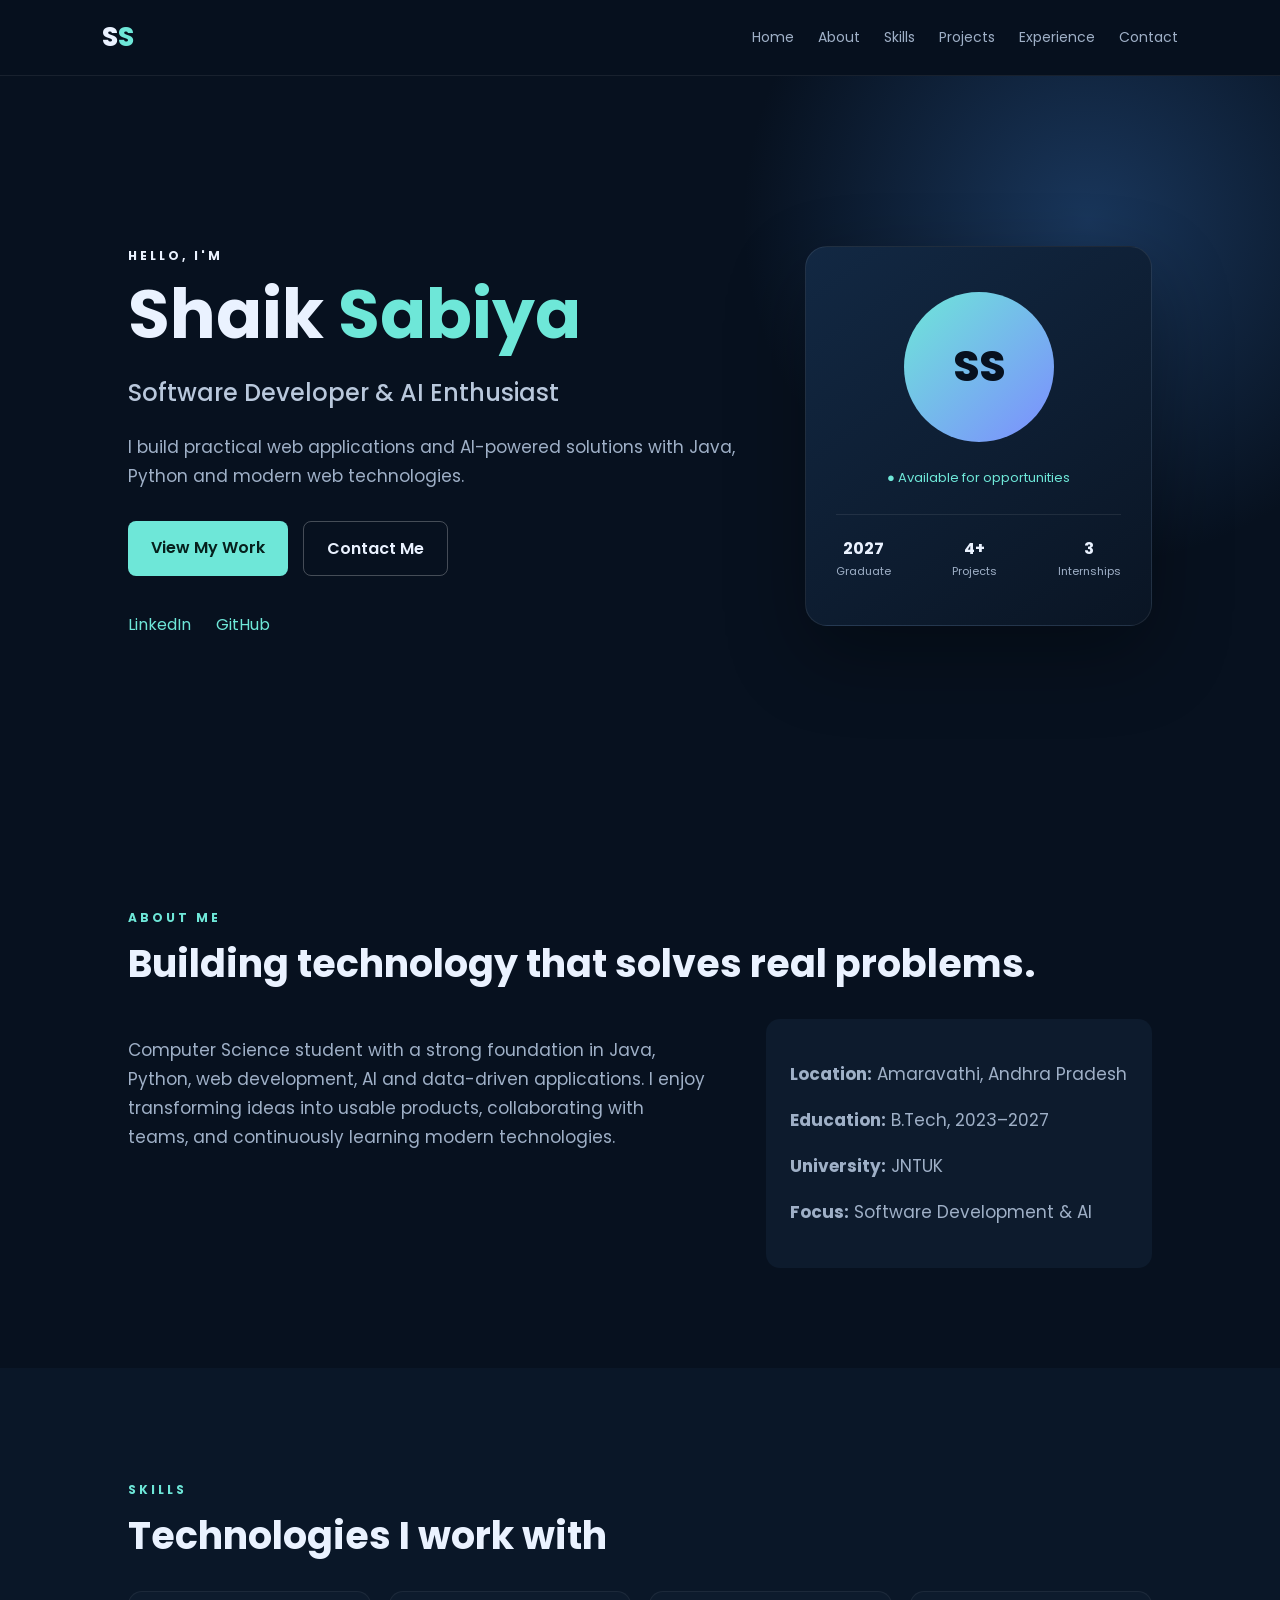
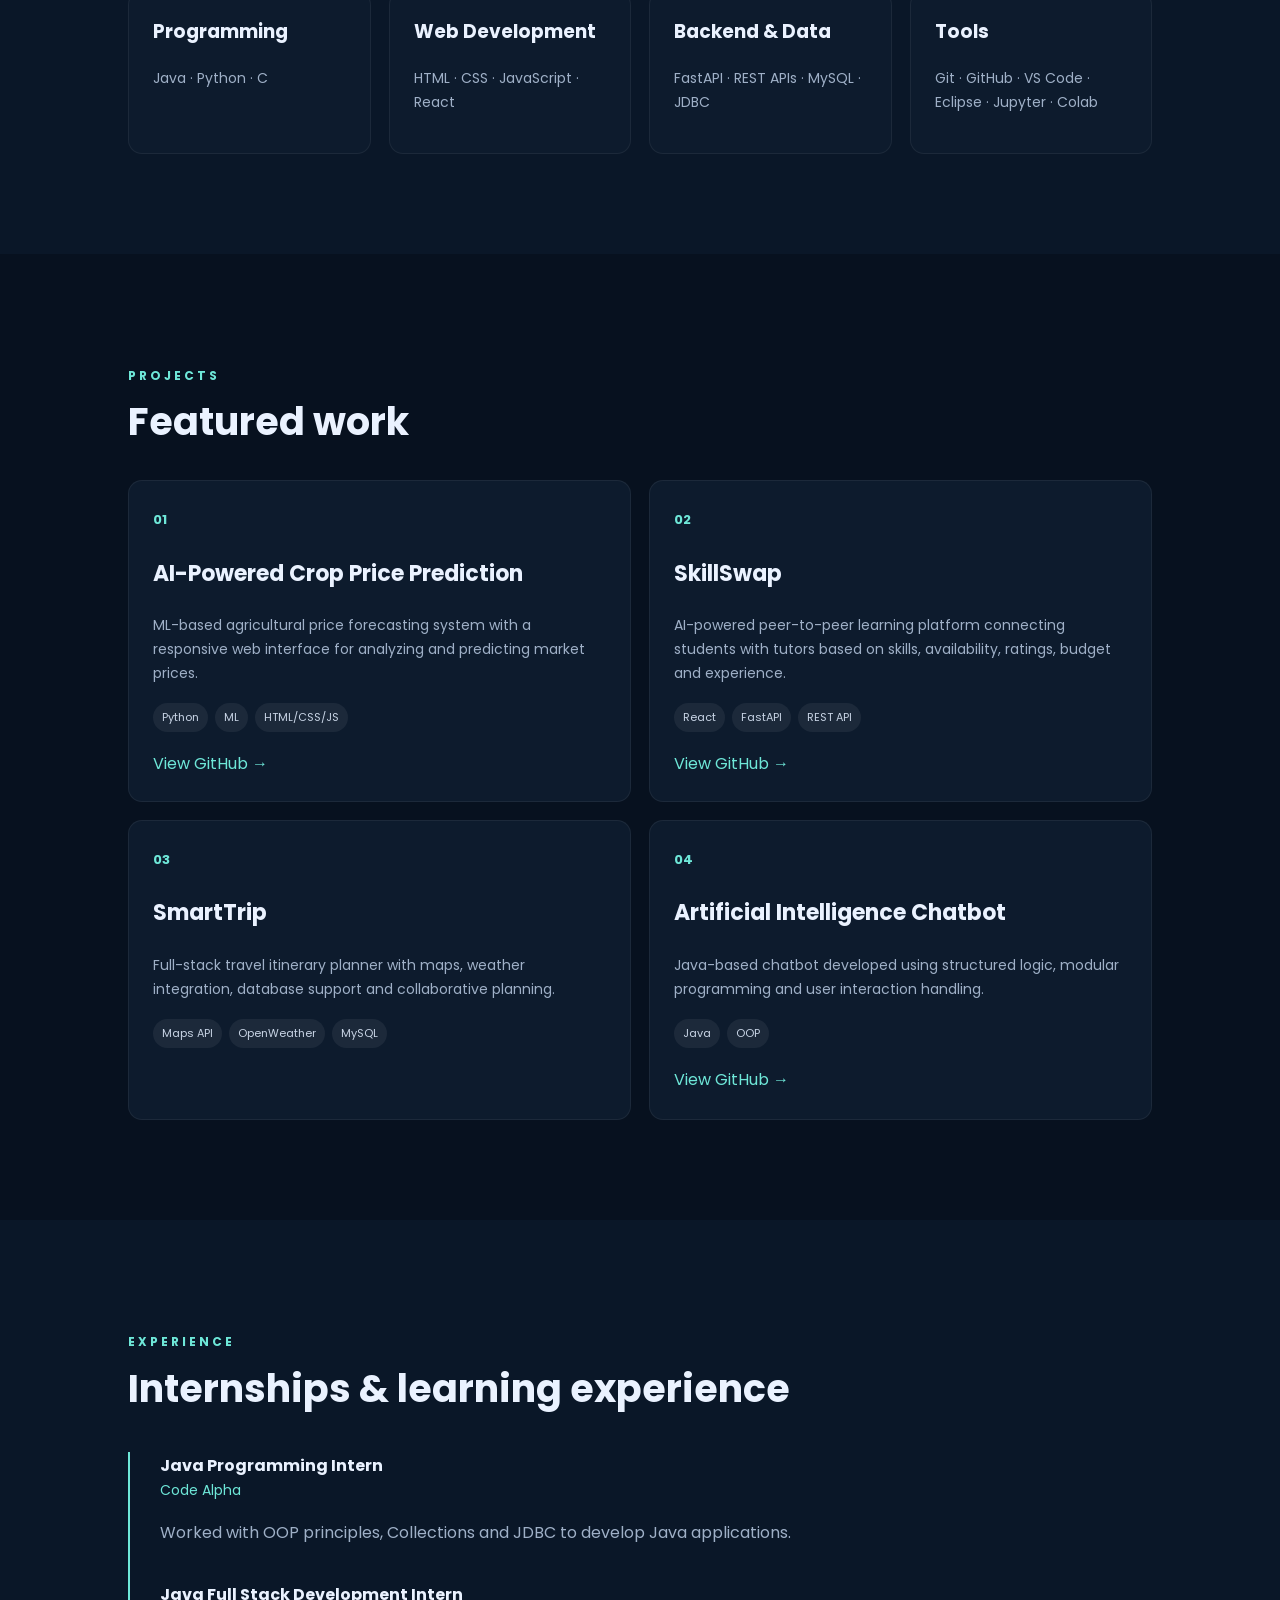
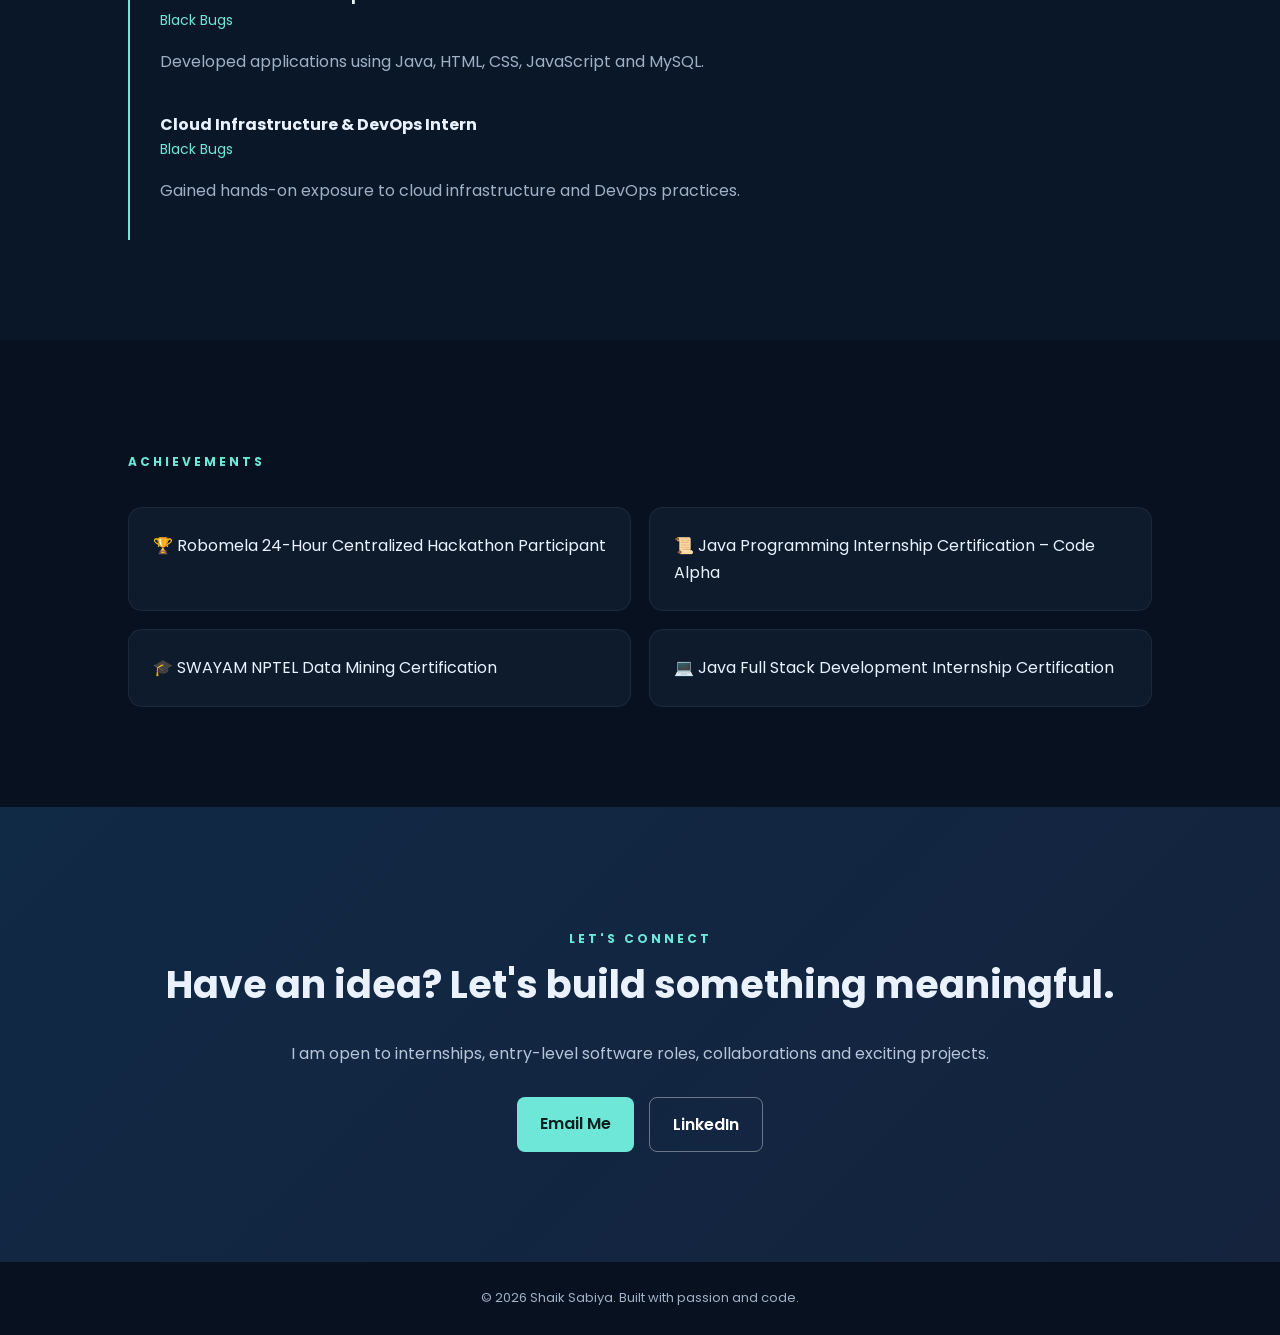
==== sabiya-portfolio/index.html @ 08531787 "Portfolio Website" ====
<!DOCTYPE html><html lang="en"><head><meta charset="UTF-8"><meta name="viewport" content="width=device-width,initial-scale=1.0"><title>Shaik Sabiya | Portfolio</title><link rel="preconnect" href="https://fonts.googleapis.com"><link rel="preconnect" href="https://fonts.gstatic.com" crossorigin><link href="https://fonts.googleapis.com/css2?family=Poppins:wght@300;400;500;600;700;800&display=swap" rel="stylesheet"><link rel="stylesheet" href="style.css"></head><body>
<nav><div class="logo">S<span>S</span></div><div class="links"><a href="#home">Home</a><a href="#about">About</a><a href="#skills">Skills</a><a href="#projects">Projects</a><a href="#experience">Experience</a><a href="#contact">Contact</a></div></nav>
<section id="home" class="hero"><div class="hero-text"><p class="eyebrow">HELLO, I'M</p><h1>Shaik <span>Sabiya</span></h1><h2>Software Developer & AI Enthusiast</h2><p class="intro">I build practical web applications and AI-powered solutions with Java, Python and modern web technologies.</p><div class="buttons"><a class="btn primary" href="#projects">View My Work</a><a class="btn outline" href="mailto:sabiyashaik87712@gmail.com">Contact Me</a></div><div class="social"><a href="https://www.linkedin.com/in/sabiya-shaik-5458a232a" target="_blank">LinkedIn</a><a href="https://github.com/Rasulbi" target="_blank">GitHub</a></div></div><div class="hero-card"><div class="avatar">SS</div><div class="status">● Available for opportunities</div><div class="quick"><div><b>2027</b><span>Graduate</span></div><div><b>4+</b><span>Projects</span></div><div><b>3</b><span>Internships</span></div></div></div></section>
<section id="about" class="section"><p class="tag">ABOUT ME</p><h2>Building technology that solves real problems.</h2><div class="about-grid"><p>Computer Science student with a strong foundation in Java, Python, web development, AI and data-driven applications. I enjoy transforming ideas into usable products, collaborating with teams, and continuously learning modern technologies.</p><div class="info-card"><p><b>Location:</b> Amaravathi, Andhra Pradesh</p><p><b>Education:</b> B.Tech, 2023–2027</p><p><b>University:</b> JNTUK</p><p><b>Focus:</b> Software Development & AI</p></div></div></section>
<section id="skills" class="section alt"><p class="tag">SKILLS</p><h2>Technologies I work with</h2><div class="skill-grid"><div class="skill-card"><h3>Programming</h3><p>Java · Python · C</p></div><div class="skill-card"><h3>Web Development</h3><p>HTML · CSS · JavaScript · React</p></div><div class="skill-card"><h3>Backend & Data</h3><p>FastAPI · REST APIs · MySQL · JDBC</p></div><div class="skill-card"><h3>Tools</h3><p>Git · GitHub · VS Code · Eclipse · Jupyter · Colab</p></div></div></section>
<section id="projects" class="section"><p class="tag">PROJECTS</p><h2>Featured work</h2><div class="project-grid">
<article class="project featured"><span>01</span><h3>AI-Powered Crop Price Prediction</h3><p>ML-based agricultural price forecasting system with a responsive web interface for analyzing and predicting market prices.</p><div class="chips"><i>Python</i><i>ML</i><i>HTML/CSS/JS</i></div><a href="https://github.com/Rasulbi/Ai-prediction" target="_blank">View GitHub →</a></article>
<article class="project"><span>02</span><h3>SkillSwap</h3><p>AI-powered peer-to-peer learning platform connecting students with tutors based on skills, availability, ratings, budget and experience.</p><div class="chips"><i>React</i><i>FastAPI</i><i>REST API</i></div><a href="https://github.com/Rasulbi/Skill-swap/tree/main" target="_blank">View GitHub →</a></article>
<article class="project"><span>03</span><h3>SmartTrip</h3><p>Full-stack travel itinerary planner with maps, weather integration, database support and collaborative planning.</p><div class="chips"><i>Maps API</i><i>OpenWeather</i><i>MySQL</i></div></article>
<article class="project"><span>04</span><h3>Artificial Intelligence Chatbot</h3><p>Java-based chatbot developed using structured logic, modular programming and user interaction handling.</p><div class="chips"><i>Java</i><i>OOP</i></div><a href="https://github.com/Rasulbi/Artificial-Intelligence-Chatbot" target="_blank">View GitHub →</a></article></div></section>
<section id="experience" class="section alt"><p class="tag">EXPERIENCE</p><h2>Internships & learning experience</h2><div class="timeline"><div><b>Java Programming Intern</b><span>Code Alpha</span><p>Worked with OOP principles, Collections and JDBC to develop Java applications.</p></div><div><b>Java Full Stack Development Intern</b><span>Black Bugs</span><p>Developed applications using Java, HTML, CSS, JavaScript and MySQL.</p></div><div><b>Cloud Infrastructure & DevOps Intern</b><span>Black Bugs</span><p>Gained hands-on exposure to cloud infrastructure and DevOps practices.</p></div></div></section>
<section class="section"><p class="tag">ACHIEVEMENTS</p><div class="achievement-grid"><div>🏆 Robomela 24-Hour Centralized Hackathon Participant</div><div>📜 Java Programming Internship Certification – Code Alpha</div><div>🎓 SWAYAM NPTEL Data Mining Certification</div><div>💻 Java Full Stack Development Internship Certification</div></div></section>
<section id="contact" class="contact"><p class="tag">LET'S CONNECT</p><h2>Have an idea? Let's build something meaningful.</h2><p>I am open to internships, entry-level software roles, collaborations and exciting projects.</p><div class="buttons"><a class="btn primary" href="mailto:sabiyashaik87712@gmail.com">Email Me</a><a class="btn outline light" href="https://www.linkedin.com/in/sabiya-shaik-5458a232a" target="_blank">LinkedIn</a></div></section>
<footer>© 2026 Shaik Sabiya. Built with passion and code.</footer><script src="script.js"></script></body></html>
---- sabiya-portfolio/style.css ----
:root{--bg:#07111f;--panel:#0d1b2d;--text:#eaf2ff;--muted:#9fb0c7;--accent:#6ee7d8;--accent2:#7c8cff}*{box-sizing:border-box}html{scroll-behavior:smooth}body{margin:0;font-family:Poppins,sans-serif;background:var(--bg);color:var(--text);line-height:1.7}nav{height:76px;display:flex;align-items:center;justify-content:space-between;padding:0 8%;border-bottom:1px solid #ffffff12;position:sticky;top:0;background:#07111fec;backdrop-filter:blur(12px);z-index:10}.logo{font-size:26px;font-weight:800}.logo span,.tag,h1 span{color:var(--accent)}.links{display:flex;gap:24px}.links a{color:var(--muted);text-decoration:none;font-size:14px}.links a:hover{color:white}.hero{min-height:720px;padding:100px 10%;display:grid;grid-template-columns:1.4fr .8fr;gap:70px;align-items:center;background:radial-gradient(circle at 85% 20%,#19365b 0,transparent 28%)}.eyebrow,.tag{letter-spacing:3px;font-size:12px;font-weight:700}.hero h1{font-size:68px;line-height:1.1;margin:10px 0}.hero h2{font-size:24px;font-weight:500;color:#b9c8dc}.intro{max-width:650px;color:var(--muted);font-size:17px}.buttons{display:flex;gap:15px;flex-wrap:wrap;margin-top:30px}.btn{padding:13px 23px;border-radius:8px;text-decoration:none;font-weight:600}.primary{background:var(--accent);color:#06201d}.outline{border:1px solid #ffffff40;color:var(--text)}.social{display:flex;gap:25px;margin-top:35px}.social a{color:var(--accent);text-decoration:none}.hero-card{background:linear-gradient(145deg,#122843,#0a1524);padding:45px 30px;border:1px solid #ffffff15;border-radius:22px;text-align:center;box-shadow:0 30px 80px #0005}.avatar{width:150px;height:150px;border-radius:50%;display:grid;place-items:center;margin:auto;background:linear-gradient(135deg,var(--accent),var(--accent2));color:#07111f;font-size:42px;font-weight:800}.status{margin:25px 0;color:var(--accent);font-size:13px}.quick{display:flex;justify-content:space-between;border-top:1px solid #ffffff15;padding-top:20px}.quick div{display:flex;flex-direction:column}.quick span{font-size:11px;color:var(--muted)}.section{padding:100px 10%;max-width:1400px;margin:auto}.section h2,.contact h2{font-size:38px;line-height:1.25;margin-top:8px}.alt{background:#0a1728;max-width:none;padding-left:10%;padding-right:10%}.about-grid{display:grid;grid-template-columns:1.2fr .8fr;gap:60px;color:var(--muted);font-size:17px}.info-card{background:var(--panel);padding:24px;border-radius:14px;color:var(--muted)}.skill-grid,.project-grid,.achievement-grid{display:grid;grid-template-columns:repeat(4,1fr);gap:18px}.skill-card,.project,.achievement-grid div{background:var(--panel);padding:24px;border-radius:14px;border:1px solid #ffffff10}.skill-card h3{margin-top:0}.skill-card p,.project p{color:var(--muted);font-size:14px}.project-grid{grid-template-columns:repeat(2,1fr);margin-top:35px}.project{min-height:300px}.project span{color:var(--accent);font-size:13px;font-weight:700}.project h3{font-size:22px}.project a{color:var(--accent);text-decoration:none}.chips{display:flex;gap:7px;flex-wrap:wrap;margin:18px 0}.chips i{font-style:normal;font-size:11px;padding:5px 9px;border-radius:20px;background:#ffffff10;color:#c8d4e5}.timeline{max-width:850px;margin-top:40px;border-left:2px solid var(--accent);padding-left:30px}.timeline div{padding:0 0 35px}.timeline b,.timeline span{display:block}.timeline span{color:var(--accent);font-size:14px}.timeline p{color:var(--muted);margin-bottom:0}.achievement-grid{grid-template-columns:repeat(2,1fr);margin-top:35px}.contact{text-align:center;padding:110px 10%;background:linear-gradient(135deg,#102945,#15233d)}.contact p:not(.tag){color:#b7c5d8;max-width:700px;margin:auto}.contact .buttons{justify-content:center}.light{color:white;border-color:#ffffff60}footer{text-align:center;padding:25px;color:var(--muted);font-size:13px}@media(max-width:850px){nav{padding:0 5%}.links{display:none}.hero{grid-template-columns:1fr;padding:70px 7%;min-height:auto}.hero h1{font-size:48px}.hero-card{max-width:400px}.section,.alt{padding:70px 7%}.about-grid,.skill-grid,.project-grid,.achievement-grid{grid-template-columns:1fr}.section h2,.contact h2{font-size:30px}}
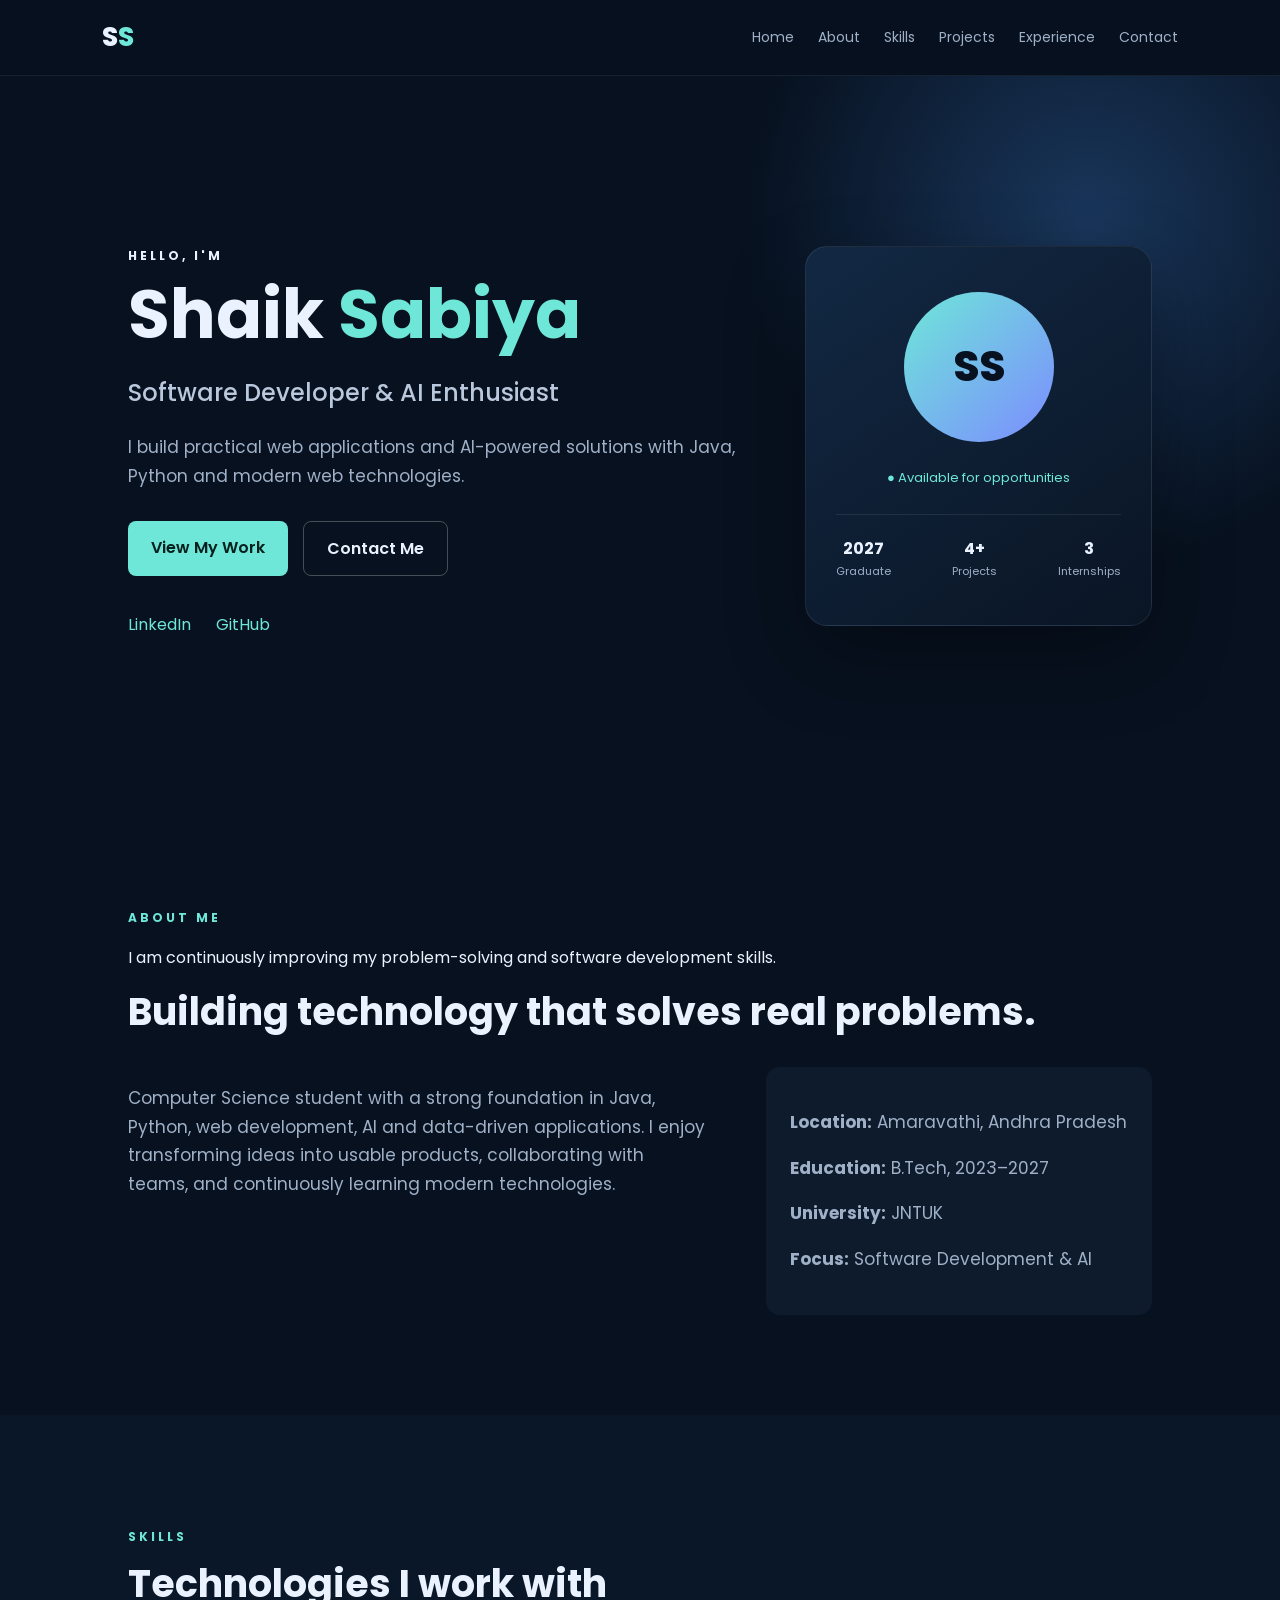
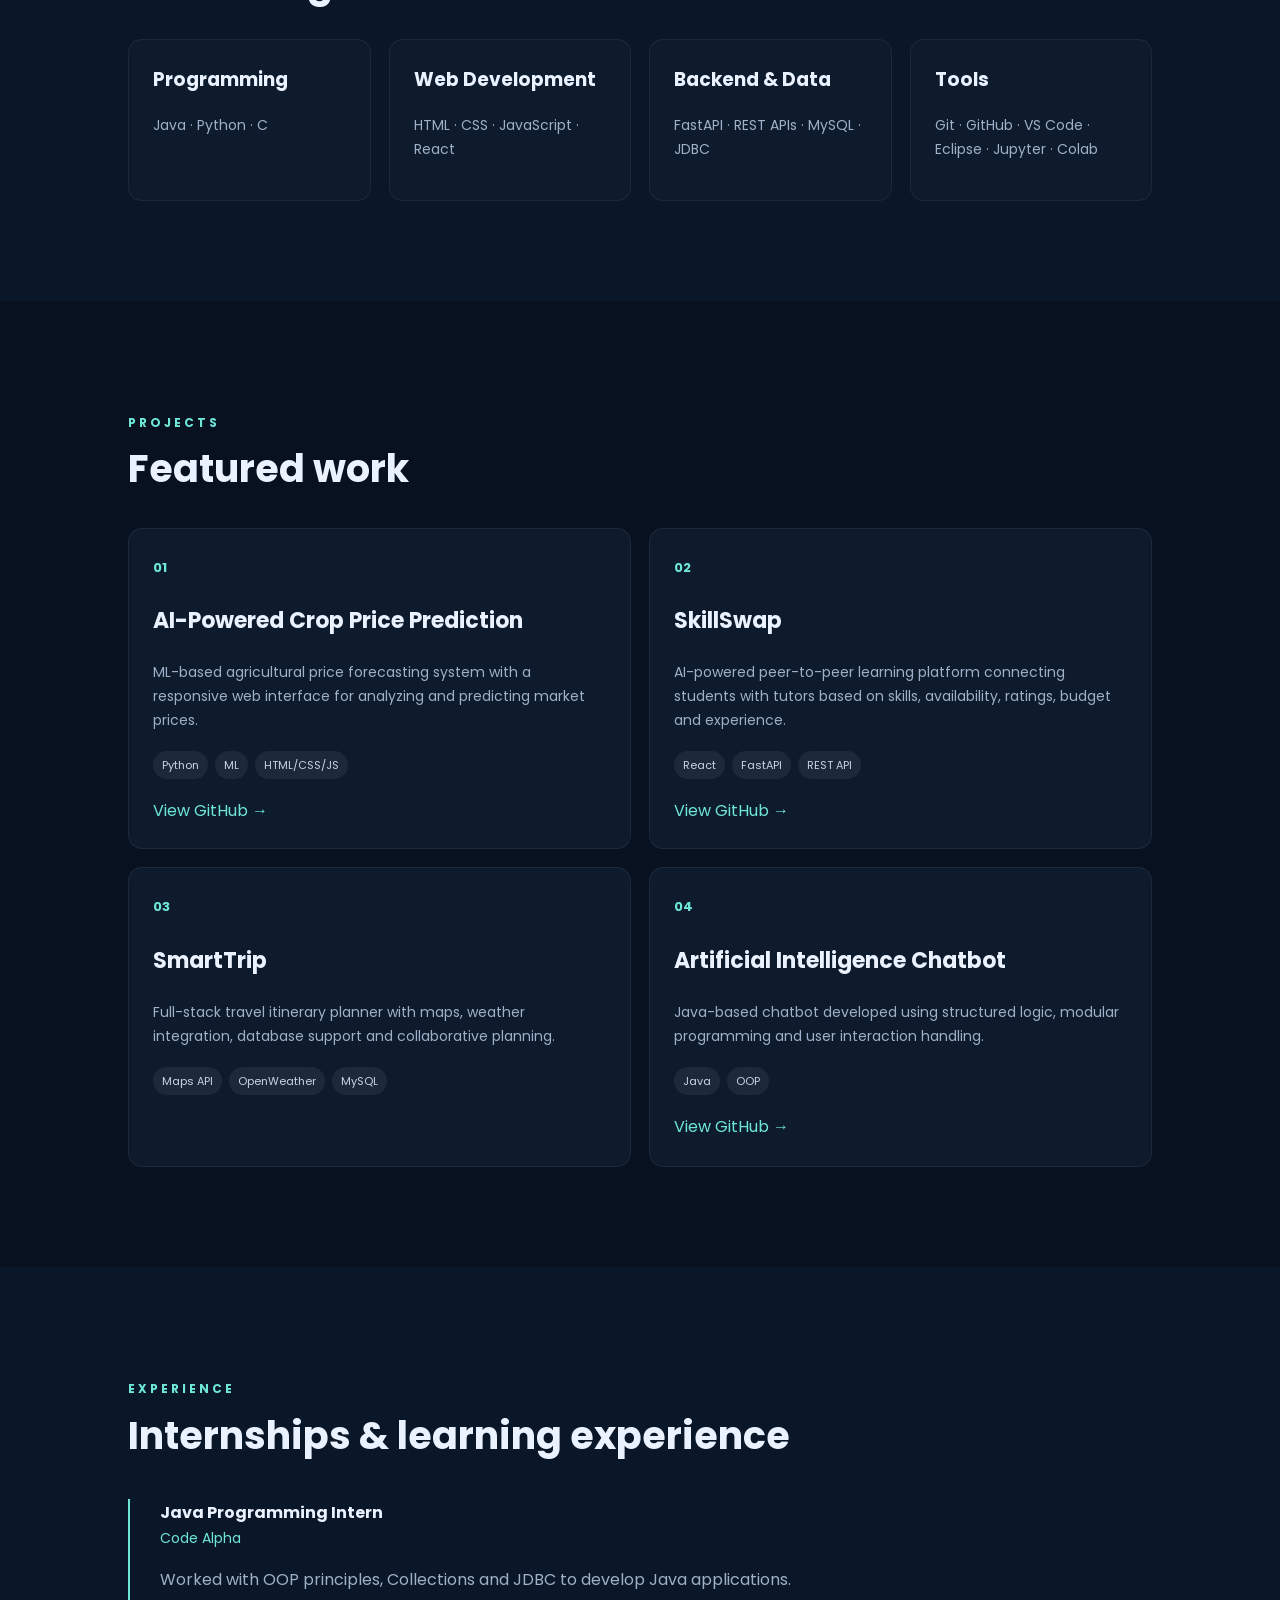
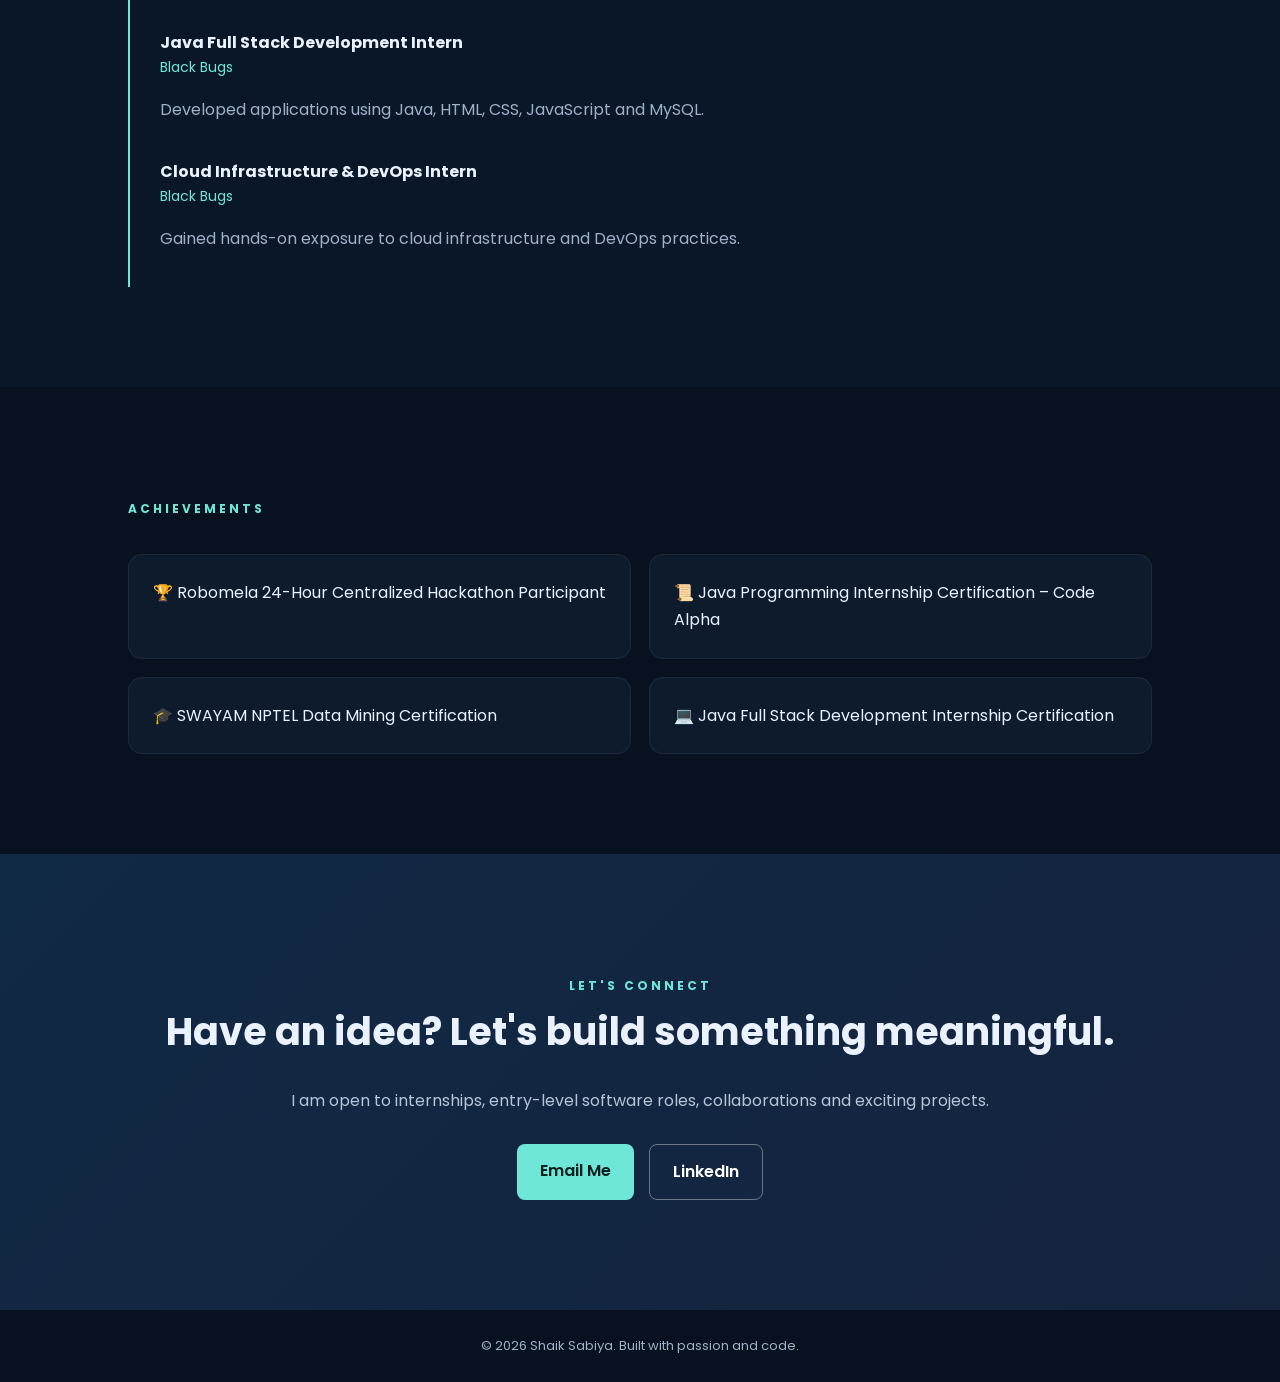
==== commit ce77cdd7: "Add professional portfolio website" ====
--- a/sabiya-portfolio/index.html
+++ b/sabiya-portfolio/index.html
@@ -1,7 +1,14 @@
 <!DOCTYPE html><html lang="en"><head><meta charset="UTF-8"><meta name="viewport" content="width=device-width,initial-scale=1.0"><title>Shaik Sabiya | Portfolio</title><link rel="preconnect" href="https://fonts.googleapis.com"><link rel="preconnect" href="https://fonts.gstatic.com" crossorigin><link href="https://fonts.googleapis.com/css2?family=Poppins:wght@300;400;500;600;700;800&display=swap" rel="stylesheet"><link rel="stylesheet" href="style.css"></head><body>
 <nav><div class="logo">S<span>S</span></div><div class="links"><a href="#home">Home</a><a href="#about">About</a><a href="#skills">Skills</a><a href="#projects">Projects</a><a href="#experience">Experience</a><a href="#contact">Contact</a></div></nav>
 <section id="home" class="hero"><div class="hero-text"><p class="eyebrow">HELLO, I'M</p><h1>Shaik <span>Sabiya</span></h1><h2>Software Developer & AI Enthusiast</h2><p class="intro">I build practical web applications and AI-powered solutions with Java, Python and modern web technologies.</p><div class="buttons"><a class="btn primary" href="#projects">View My Work</a><a class="btn outline" href="mailto:sabiyashaik87712@gmail.com">Contact Me</a></div><div class="social"><a href="https://www.linkedin.com/in/sabiya-shaik-5458a232a" target="_blank">LinkedIn</a><a href="https://github.com/Rasulbi" target="_blank">GitHub</a></div></div><div class="hero-card"><div class="avatar">SS</div><div class="status">● Available for opportunities</div><div class="quick"><div><b>2027</b><span>Graduate</span></div><div><b>4+</b><span>Projects</span></div><div><b>3</b><span>Internships</span></div></div></div></section>
-<section id="about" class="section"><p class="tag">ABOUT ME</p><h2>Building technology that solves real problems.</h2><div class="about-grid"><p>Computer Science student with a strong foundation in Java, Python, web development, AI and data-driven applications. I enjoy transforming ideas into usable products, collaborating with teams, and continuously learning modern technologies.</p><div class="info-card"><p><b>Location:</b> Amaravathi, Andhra Pradesh</p><p><b>Education:</b> B.Tech, 2023–2027</p><p><b>University:</b> JNTUK</p><p><b>Focus:</b> Software Development & AI</p></div></div></section>
+<section id="about" class="section">
+    <p class="tag">ABOUT ME</p>
+    <p>I am continuously improving my problem-solving and software development skills.</p>
+    <h2>Building technology that solves real problems.</h2>
+    <div class="about-grid">
+        <p>Computer Science student with a strong foundation in Java, Python, web development, AI and data-driven applications. I enjoy transforming ideas into usable products, collaborating with teams, and continuously learning modern technologies.</p><div class="info-card">
+            <p>
+                <b>Location:</b> Amaravathi, Andhra Pradesh</p><p><b>Education:</b> B.Tech, 2023–2027</p><p><b>University:</b> JNTUK</p><p><b>Focus:</b> Software Development & AI</p></div></div></section>
 <section id="skills" class="section alt"><p class="tag">SKILLS</p><h2>Technologies I work with</h2><div class="skill-grid"><div class="skill-card"><h3>Programming</h3><p>Java · Python · C</p></div><div class="skill-card"><h3>Web Development</h3><p>HTML · CSS · JavaScript · React</p></div><div class="skill-card"><h3>Backend & Data</h3><p>FastAPI · REST APIs · MySQL · JDBC</p></div><div class="skill-card"><h3>Tools</h3><p>Git · GitHub · VS Code · Eclipse · Jupyter · Colab</p></div></div></section>
 <section id="projects" class="section"><p class="tag">PROJECTS</p><h2>Featured work</h2><div class="project-grid">
 <article class="project featured"><span>01</span><h3>AI-Powered Crop Price Prediction</h3><p>ML-based agricultural price forecasting system with a responsive web interface for analyzing and predicting market prices.</p><div class="chips"><i>Python</i><i>ML</i><i>HTML/CSS/JS</i></div><a href="https://github.com/Rasulbi/Ai-prediction" target="_blank">View GitHub →</a></article>
